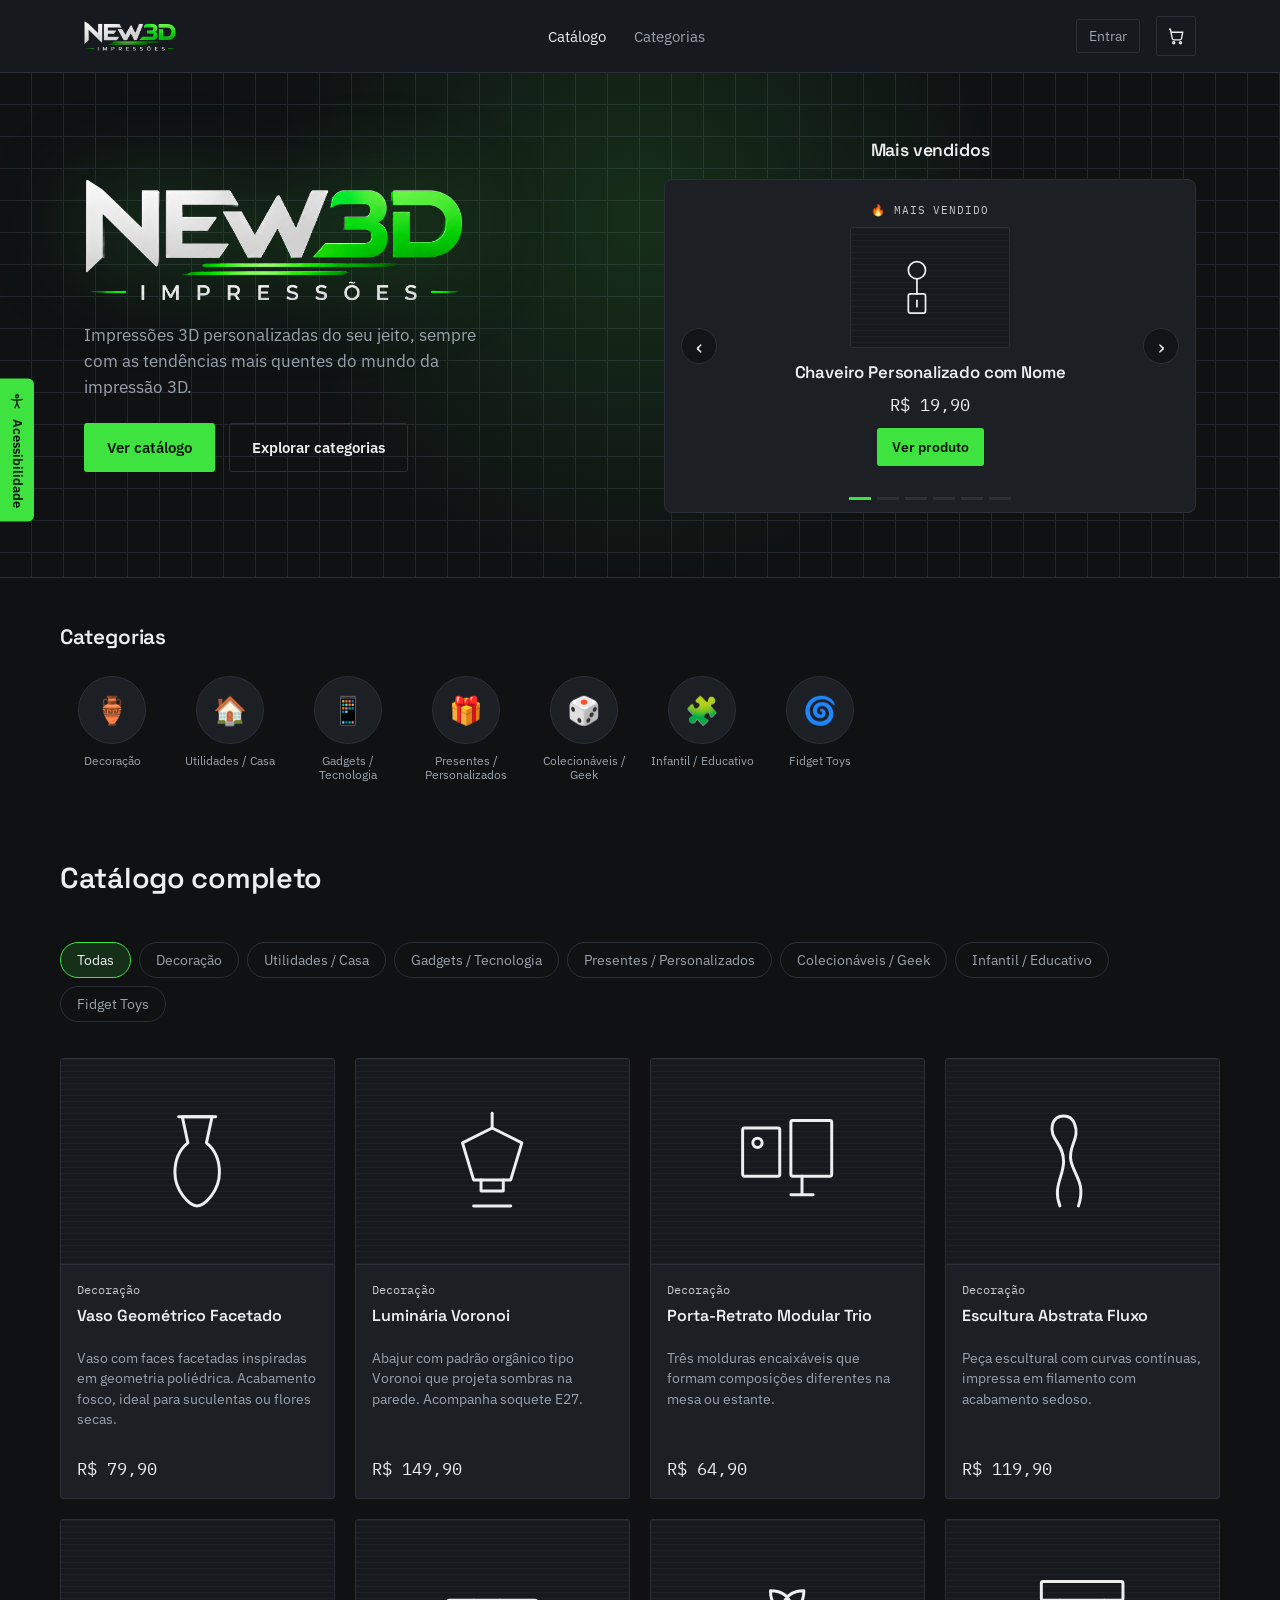
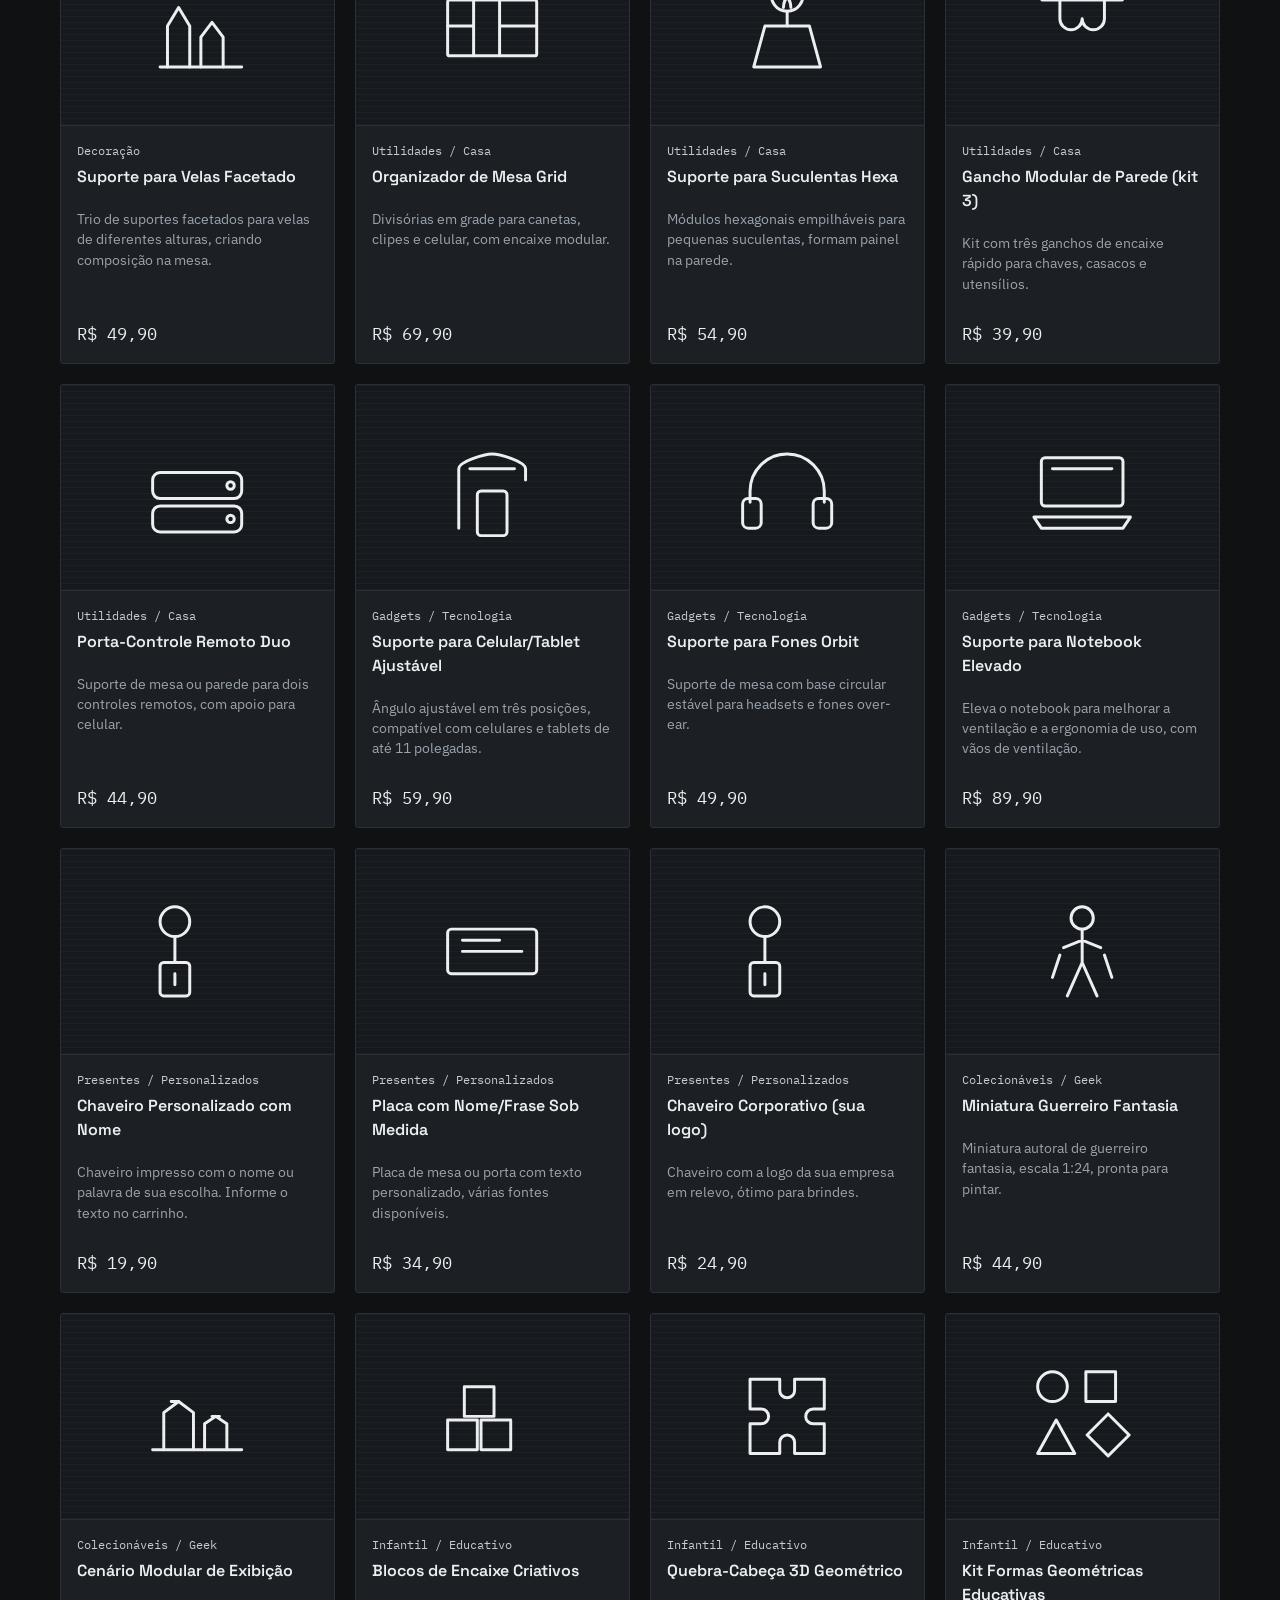
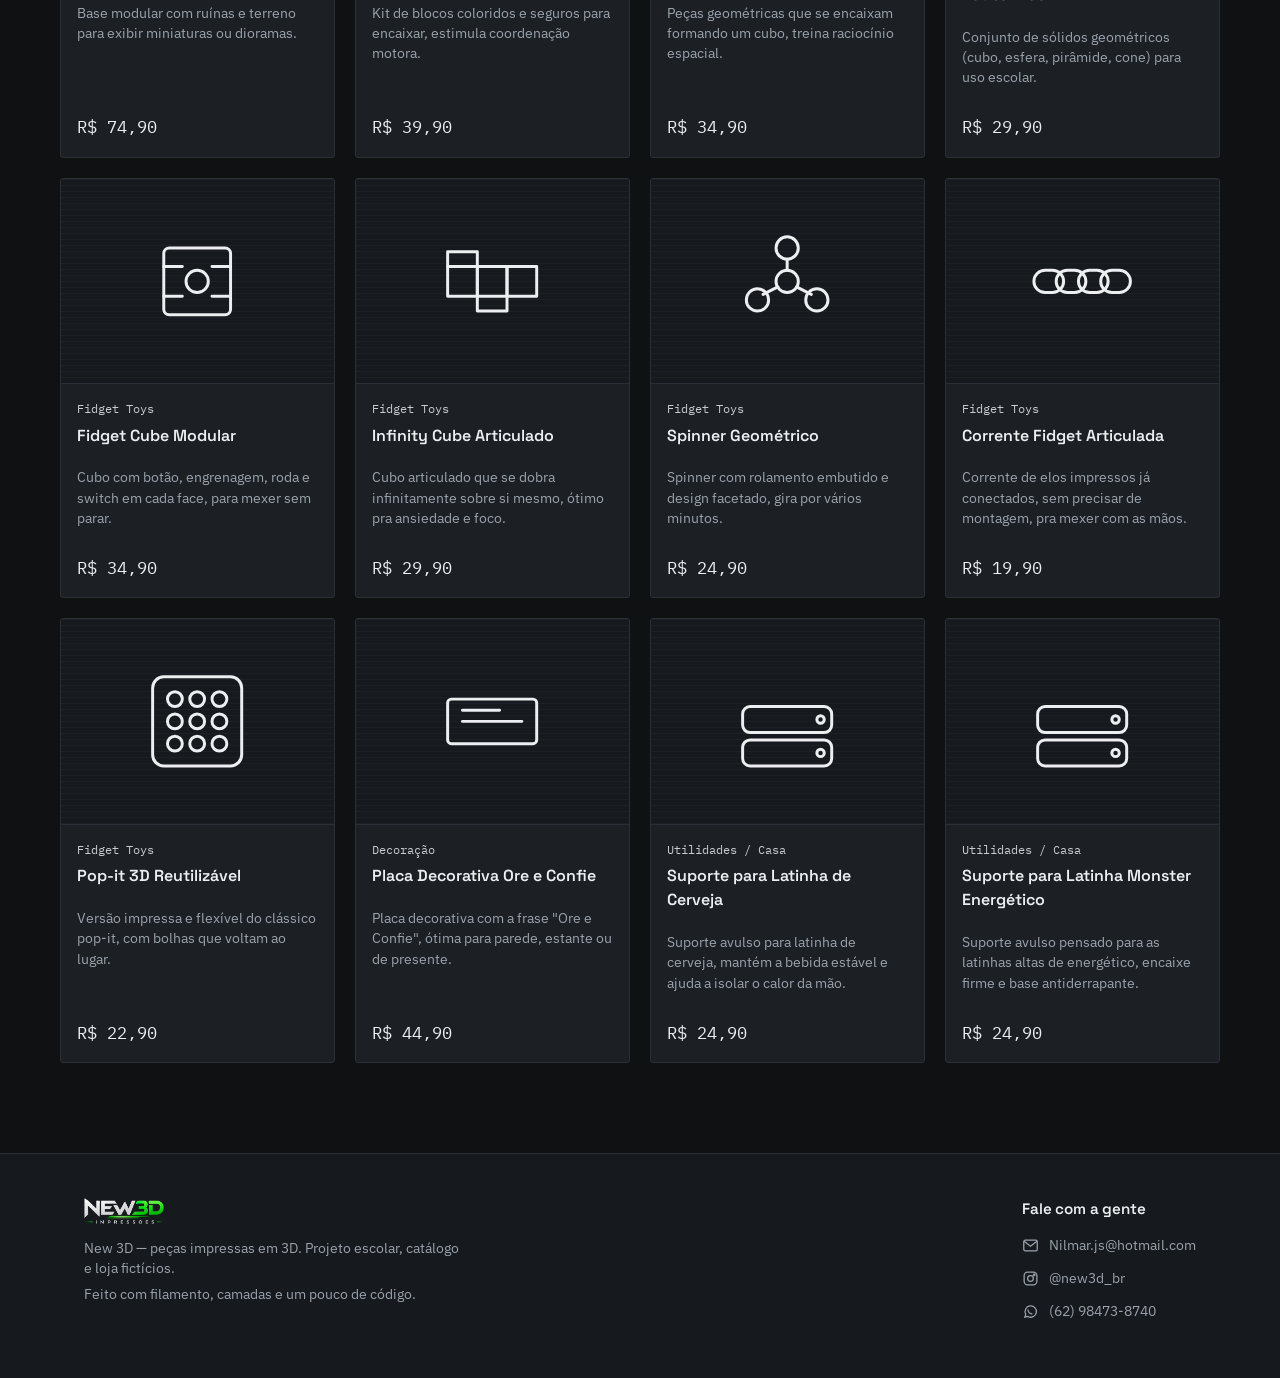
==== index.html @ 150ae4d3 "Add files via upload" ====
<!DOCTYPE html>
<html lang="pt-BR">
<head>
<meta charset="UTF-8">
<meta name="viewport" content="width=device-width, initial-scale=1.0">
<title>New 3D — Peças impressas em 3D</title>
<link rel="stylesheet" href="css/style.css">
<link rel="icon" type="image/png" href="img/favicon.png">
</head>
<body>

<div id="a11y-root"></div>
<header class="site-header" id="header"></header>

<section class="hero-banner blueprint-bg">
  <div class="container hero-banner-grid">
    <div class="hero-banner-left">
      <img src="img/logo-wordmark.png" alt="New 3D Impressões" class="hero-logo-mark">
      <p class="lead">Impressões 3D personalizadas do seu jeito, sempre com as tendências mais quentes do mundo da impressão 3D.</p>
      <div class="hero-actions">
        <a href="#catalogo" class="btn btn-primary">Ver catálogo</a>
        <a href="#categorias" class="btn btn-outline">Explorar categorias</a>
      </div>
    </div>
    <div class="hero-banner-right">
      <h2 class="promo-title">Mais vendidos</h2>
      <div class="promo-carousel" id="promoCarousel" style="position:relative;">
        <div class="promo-track" id="promoTrack"></div>
        <button class="promo-arrow promo-arrow-prev" id="promoPrev" aria-label="Anterior">&#8249;</button>
        <button class="promo-arrow promo-arrow-next" id="promoNext" aria-label="Próximo">&#8250;</button>
        <div class="promo-dots" id="promoDots"></div>
      </div>
    </div>
  </div>
</section>

<section class="category-strip container" id="categorias">
  <h2>Categorias</h2>
  <div class="category-row" id="categoryRow"></div>
</section>

<section class="catalog-section container" id="catalogo">
  <div class="catalog-head">
    <h2>Catálogo completo</h2>
  </div>
  <div class="filter-bar" id="filterBar"></div>
  <div class="product-grid" id="productGrid"></div>
</section>

<footer class="site-footer" id="footer"></footer>

<script src="js/data.js"></script>
<script src="js/icons.js"></script>
<script src="js/media.js"></script>
<script src="js/auth.js"></script>
<script src="js/cart.js"></script>
<script src="js/accessibility.js"></script>
<script src="js/main.js"></script>
<script>
  let categoriaAtiva = "todas";

  function renderFiltros() {
    const bar = document.getElementById("filterBar");
    const chips = [{ slug: "todas", nome: "Todas" }, ...CATEGORIAS];
    bar.innerHTML = chips
      .map(
        (c) =>
          `<button class="filter-chip ${categoriaAtiva === c.slug ? "active" : ""}" data-slug="${c.slug}">${c.nome}</button>`
      )
      .join("");
    bar.querySelectorAll(".filter-chip").forEach((btn) => {
      btn.addEventListener("click", () => {
        categoriaAtiva = btn.dataset.slug;
        renderFiltros();
        renderCategoryRow();
        renderGrid();
      });
    });
  }

  function renderGrid() {
    const grid = document.getElementById("productGrid");
    const lista = categoriaAtiva === "todas" ? PRODUTOS : PRODUTOS.filter((p) => p.categoria === categoriaAtiva);
    grid.innerHTML = lista
      .map(
        (p) => `
      <a class="product-card" href="produto.html?id=${p.id}">
        <div class="card-thumb">
          <span class="card-mat-chip">${p.material}</span>
          ${productMediaHTML(p, { size: "card" })}
        </div>
        <div class="card-body">
          <span class="card-cat">${getNomeCategoria(p.categoria)}</span>
          <span class="card-name">${p.nome}</span>
          <p class="card-desc">${p.descricao}</p>
          <div class="card-foot">
            <span class="card-price">${formatBRL(p.preco)}</span>
          </div>
        </div>
      </a>`
      )
      .join("");
    initMediaCarousels(grid);
  }

  const DESTAQUE_IDS = [13, 22, 26, 1, 27, 28]; // chaveiro, cubo infinito, ore e confie, vaso, latinha cerveja, latinha monster
  const PROMOS = DESTAQUE_IDS.map((id) => getProdutoPorId(id)).filter(Boolean);
  let promoIdx = 0;
  let promoTimer = null;

  function renderPromo() {
    document.getElementById("promoTrack").innerHTML = PROMOS.map(
      (p) => `
      <div class="promo-slide">
        <div class="promo-eyebrow">🔥 Mais vendido</div>
        <a href="produto.html?id=${p.id}" class="promo-media">${productMediaHTML(p, { size: "card" })}</a>
        <h3>${p.nome}</h3>
        <div class="promo-price">${formatBRL(p.preco)}</div>
        <a href="produto.html?id=${p.id}" class="btn btn-primary btn-sm">Ver produto</a>
      </div>`
    ).join("");
    initMediaCarousels(document.getElementById("promoTrack"));
    document.getElementById("promoDots").innerHTML = PROMOS.map(
      (_, i) => `<button type="button" class="promo-dot${i === 0 ? " is-active" : ""}" data-idx="${i}" aria-label="Slide ${i + 1}"></button>`
    ).join("");
    goToPromo(0);
    document.querySelectorAll(".promo-dot").forEach((dot) => {
      dot.addEventListener("click", () => goToPromo(Number(dot.dataset.idx)));
    });
    document.getElementById("promoPrev").addEventListener("click", () => goToPromo((promoIdx - 1 + PROMOS.length) % PROMOS.length));
    document.getElementById("promoNext").addEventListener("click", () => goToPromo((promoIdx + 1) % PROMOS.length));
    restartPromoAutoplay();
  }

  function goToPromo(idx) {
    promoIdx = idx;
    document.getElementById("promoTrack").style.transform = `translateX(-${idx * 100}%)`;
    document.querySelectorAll(".promo-dot").forEach((d, i) => d.classList.toggle("is-active", i === idx));
  }

  function restartPromoAutoplay() {
    clearInterval(promoTimer);
    promoTimer = setInterval(() => goToPromo((promoIdx + 1) % PROMOS.length), 4500);
  }

  const CATEGORIA_ICONES = {
    decoracao: "🏺", casa: "🏠", gadgets: "📱", personalizados: "🎁",
    geek: "🎲", infantil: "🧩", fidget: "🌀",
  };

  function renderCategoryRow() {
    const row = document.getElementById("categoryRow");
    row.innerHTML = CATEGORIAS.map(
      (c) => `
      <button type="button" class="category-item${categoriaAtiva === c.slug ? " active" : ""}" data-slug="${c.slug}">
        <span class="category-circle">${CATEGORIA_ICONES[c.slug] || "🔧"}</span>
        <span class="cat-label">${c.nome}</span>
      </button>`
    ).join("");
    row.querySelectorAll(".category-item").forEach((btn) => {
      btn.addEventListener("click", () => {
        categoriaAtiva = btn.dataset.slug;
        renderFiltros();
        renderCategoryRow();
        renderGrid();
        document.getElementById("catalogo").scrollIntoView({ behavior: "smooth", block: "start" });
      });
    });
  }

  initPage("catalogo");
  renderPromo();
  renderCategoryRow();
  renderFiltros();
  renderGrid();
</script>
</body>
</html>
---- css/style.css ----
@import url('https://fonts.googleapis.com/css2?family=Space+Grotesk:wght@500;600;700&family=IBM+Plex+Sans:wght@400;500;600&family=IBM+Plex+Mono:wght@400;500&display=swap');

:root {
  --bg: #0f1113;
  --bg-elevated: #16191d;
  --bg-card: #1c2025;
  --border: #2b3038;
  --border-soft: #22262c;
  --text: #eceef0;
  --text-muted: #9aa3ad;
  --accent: #3fe33f;
  --accent-glow: #7dff6a;
  --accent-soft: rgba(63, 227, 63, 0.14);
  --accent-2: #c7ccd2;
  --success: #3fe33f;
  --danger: #ff6a6a;
  --radius: 3px;
  --font-display: 'Space Grotesk', sans-serif;
  --font-body: 'IBM Plex Sans', sans-serif;
  --font-mono: 'IBM Plex Mono', monospace;
}

* { box-sizing: border-box; }

html { scroll-behavior: smooth; }

body {
  margin: 0;
  background: var(--bg);
  color: var(--text);
  font-family: var(--font-body);
  font-size: 16px;
  line-height: 1.5;
  min-height: 100vh;
  display: flex;
  flex-direction: column;
}

h1, h2, h3, h4 { font-family: var(--font-display); margin: 0 0 0.5em; font-weight: 600; letter-spacing: -0.01em; }

a { color: inherit; }

img, svg { max-width: 100%; display: block; }

button, input, select, textarea { font-family: inherit; font-size: 1rem; color: inherit; }

.container { width: 100%; max-width: 1160px; margin: 0 auto; padding: 0 24px; }

/* Fundo com grade de blueprint, usado em heros e páginas de autenticação */
.blueprint-bg {
  background-image:
    linear-gradient(var(--border-soft) 1px, transparent 1px),
    linear-gradient(90deg, var(--border-soft) 1px, transparent 1px);
  background-size: 32px 32px;
  background-position: -1px -1px;
}

/* ---------- Header ---------- */
.site-header {
  border-bottom: 1px solid var(--border);
  background: var(--bg-elevated);
  position: sticky;
  top: 0;
  z-index: 40;
}

.site-header .container {
  display: flex;
  align-items: center;
  justify-content: space-between;
  height: 72px;
  gap: 24px;
}

.logo {
  display: flex;
  align-items: center;
  gap: 10px;
  font-family: var(--font-display);
  font-weight: 700;
  font-size: 1.15rem;
  text-decoration: none;
  white-space: nowrap;
}

.logo .logo-img { height: 30px; width: auto; display: block; }

.main-nav { display: flex; align-items: center; gap: 28px; }

.main-nav a {
  text-decoration: none;
  color: var(--text-muted);
  font-size: 0.95rem;
  transition: color .15s ease;
}
.main-nav a:hover, .main-nav a.active { color: var(--text); }

.header-actions { display: flex; align-items: center; gap: 16px; }

.icon-btn {
  position: relative;
  display: grid; place-items: center;
  width: 40px; height: 40px;
  border-radius: var(--radius);
  border: 1px solid var(--border);
  background: transparent;
  cursor: pointer;
  text-decoration: none;
}
.icon-btn:hover { border-color: var(--accent); }
.icon-btn svg { width: 18px; height: 18px; }

.cart-count {
  position: absolute;
  top: -6px; right: -6px;
  background: var(--accent);
  color: #08170a;
  font-family: var(--font-mono);
  font-size: 0.65rem;
  font-weight: 600;
  min-width: 17px; height: 17px;
  border-radius: 9px;
  display: grid; place-items: center;
  padding: 0 3px;
}

.user-chip {
  display: flex; align-items: center; gap: 8px;
  font-size: 0.85rem;
  color: var(--text-muted);
  text-decoration: none;
  border: 1px solid var(--border);
  padding: 6px 12px;
  border-radius: var(--radius);
}
.user-chip:hover { border-color: var(--accent-2); color: var(--text); }

/* ---------- Buttons ---------- */
.btn {
  display: inline-flex; align-items: center; justify-content: center; gap: 8px;
  padding: 12px 22px;
  border-radius: var(--radius);
  border: 1px solid transparent;
  font-weight: 600;
  font-size: 0.95rem;
  cursor: pointer;
  text-decoration: none;
  transition: transform .1s ease, background .15s ease, border-color .15s ease;
}
.btn:active { transform: translateY(1px); }
.btn-primary { background: var(--accent); color: #08170a; }
.btn-primary:hover { background: #7dff6a; }
.btn-outline { background: transparent; border-color: var(--border); color: var(--text); }
.btn-outline:hover { border-color: var(--accent-2); }
.btn-block { width: 100%; }
.btn-sm { padding: 8px 14px; font-size: 0.85rem; }
.btn[disabled] { opacity: .5; cursor: not-allowed; }

/* ---------- Hero ---------- */
.hero {
  padding: 88px 0 64px;
  border-bottom: 1px solid var(--border);
}
.hero .container { display: grid; grid-template-columns: 1.1fr 0.9fr; gap: 48px; align-items: center; }
.hero-eyebrow-line { width: 42px; height: 2px; background: var(--accent); margin-bottom: 18px; }
.hero h1 { font-size: clamp(2.1rem, 4vw, 3.1rem); line-height: 1.08; max-width: 14ch; }
.hero p.lead { color: var(--text-muted); font-size: 1.05rem; max-width: 46ch; margin: 18px 0 30px; }
.hero-actions { display: flex; gap: 14px; }

.hero-specs { display: flex; gap: 28px; margin-top: 40px; }
.hero-specs div { border-left: 2px solid var(--border); padding-left: 12px; }
.hero-specs .num { font-family: var(--font-mono); font-size: 1.4rem; color: var(--accent-2); }
.hero-specs .lbl { font-size: 0.8rem; color: var(--text-muted); }

.printer-art { position: relative; }

/* ---------- Hero banner de entrada (logo + carrossel lado a lado) ---------- */
.hero-banner {
  position: relative;
  padding: 64px 0;
  border-bottom: 1px solid var(--border);
  overflow: hidden;
}
.hero-banner::before {
  content: "";
  position: absolute;
  top: -40%; left: 15%;
  width: 900px; height: 700px;
  background: radial-gradient(circle, var(--accent-soft) 0%, transparent 65%);
  pointer-events: none;
}
.hero-banner-grid {
  position: relative;
  display: grid;
  grid-template-columns: 1fr 1fr;
  gap: 48px;
  align-items: center;
}
.hero-banner-left { display: flex; flex-direction: column; align-items: flex-start; gap: 20px; }
.hero-logo-mark { width: min(380px, 100%); height: auto; filter: drop-shadow(0 0 46px rgba(63,227,63,0.28)); }
.hero-banner p.lead { max-width: 42ch; margin: 0; color: var(--text-muted); font-size: 1.08rem; }
.hero-banner .hero-actions { margin-top: 4px; }

.hero-banner-right { min-width: 0; }

/* ---------- Carrossel promocional (estilo banner rotativo de marketplace) ---------- */
.promo-carousel {
  position: relative;
  overflow: hidden;
  background: var(--bg-card);
  border: 1px solid var(--border);
  border-radius: 8px;
  padding: 22px 12px 46px;
}
.promo-title { text-align: center; font-size: 1.1rem; margin-bottom: 16px; }
.promo-track {
  display: flex;
  transition: transform .5s ease;
}
.promo-slide {
  flex: 0 0 100%;
  display: flex;
  flex-direction: column;
  align-items: center;
  text-align: center;
  gap: 8px;
  padding: 0 8px;
}
.promo-eyebrow { font-family: var(--font-mono); font-size: 0.7rem; letter-spacing: 0.08em; text-transform: uppercase; color: var(--accent-2); }
.promo-slide h3 { font-size: 1.05rem; margin: 4px 0 0; }
.promo-price { font-family: var(--font-mono); font-size: 1.05rem; color: var(--text); margin-bottom: 2px; }
.promo-media { display: block; width: 160px; max-width: 50%; border-radius: var(--radius); overflow: hidden; border: 1px solid var(--border); }
.promo-media .media-carousel { aspect-ratio: 1; }

.promo-arrow {
  position: absolute; top: 50%; transform: translateY(-50%);
  width: 36px; height: 36px;
  border-radius: 50%;
  border: 1px solid var(--border);
  background: rgba(15,17,19,0.7);
  color: var(--text);
  font-size: 1.4rem;
  display: grid; place-items: center;
  cursor: pointer;
  z-index: 3;
}
.promo-arrow:hover { border-color: var(--accent); }
.promo-arrow-prev { left: 16px; }
.promo-arrow-next { right: 16px; }

.promo-dots { position: absolute; bottom: 12px; left: 0; right: 0; display: flex; justify-content: center; gap: 6px; }
.promo-dot { width: 22px; height: 3px; border: none; background: var(--border); cursor: pointer; padding: 0; }
.promo-dot.is-active { background: var(--accent); }

/* ---------- Faixa de categorias (estilo ícones de marketplace) ---------- */
.category-strip { padding: 44px 0 8px; }
.category-strip h2 { font-size: 1.3rem; margin-bottom: 18px; }
.category-row {
  display: flex;
  gap: 14px;
  overflow-x: auto;
  padding-bottom: 6px;
  scrollbar-width: thin;
}
.category-item {
  flex: 0 0 auto;
  display: flex;
  flex-direction: column;
  align-items: center;
  gap: 10px;
  width: 104px;
  background: none;
  border: none;
  color: var(--text-muted);
  cursor: pointer;
  padding: 4px 0;
}
.category-circle {
  width: 68px; height: 68px;
  border-radius: 50%;
  background: var(--bg-card);
  border: 1px solid var(--border);
  display: grid; place-items: center;
  font-size: 1.7rem;
  transition: border-color .15s ease, transform .15s ease;
}
.category-item:hover .category-circle,
.category-item.active .category-circle { border-color: var(--accent); transform: translateY(-2px); }
.category-item span.cat-label { font-size: 0.76rem; text-align: center; line-height: 1.2; }
.category-item.active span.cat-label { color: var(--text); }

/* ---------- Category filter bar ---------- */
.catalog-section { padding: 56px 0 90px; }
.catalog-head { display: flex; align-items: flex-end; justify-content: space-between; margin-bottom: 28px; flex-wrap: wrap; gap: 16px; }
.catalog-head h2 { font-size: 1.8rem; }

.filter-bar { display: flex; flex-wrap: wrap; gap: 8px; margin-bottom: 36px; }
.filter-chip {
  border: 1px solid var(--border);
  background: transparent;
  color: var(--text-muted);
  padding: 8px 16px;
  border-radius: 999px;
  font-size: 0.85rem;
  cursor: pointer;
}
.filter-chip.active { border-color: var(--accent); color: var(--text); background: var(--accent-soft); }
.filter-chip:hover { color: var(--text); }

/* ---------- Product grid & card ---------- */
.product-grid {
  display: grid;
  grid-template-columns: repeat(auto-fill, minmax(240px, 1fr));
  gap: 20px;
}

.product-card {
  background: var(--bg-card);
  border: 1px solid var(--border);
  border-radius: var(--radius);
  overflow: hidden;
  text-decoration: none;
  color: var(--text);
  display: flex;
  flex-direction: column;
  transition: border-color .15s ease, transform .15s ease;
}
.product-card:hover { border-color: var(--accent); transform: translateY(-2px); }

.card-thumb {
  position: relative;
  border-bottom: 1px solid var(--border);
}

/* ---------- Carrossel de mídia dos produtos (fotos reais ou ícone fallback) ---------- */
.media-carousel {
  position: relative;
  overflow: hidden;
  background:
    repeating-linear-gradient(180deg, rgba(255,255,255,0.03) 0px, rgba(255,255,255,0.03) 1px, transparent 1px, transparent 6px),
    var(--bg-elevated);
}
.media-carousel[data-size="card"] { aspect-ratio: 4 / 3; display: grid; place-items: center; }
.media-carousel[data-size="detail"] { aspect-ratio: 1; border: 1px solid var(--border); border-radius: var(--radius); }

.media-carousel.media-fallback { display: grid; place-items: center; }
.media-carousel.media-fallback svg { width: 58%; height: 58%; }
.media-carousel[data-size="detail"].media-fallback svg { width: 55%; height: 55%; }

.media-track { position: relative; width: 100%; height: 100%; }
.media-slide {
  position: absolute; inset: 0;
  width: 100%; height: 100%;
  object-fit: cover;
  opacity: 0;
  transition: opacity .35s ease;
}
.media-slide.is-active { opacity: 1; }

.media-dots {
  position: absolute;
  left: 0; right: 0; bottom: 10px;
  display: flex; justify-content: center; gap: 6px;
  z-index: 3;
}
.media-dot {
  width: 6px; height: 6px;
  border-radius: 50%;
  border: none;
  padding: 0;
  background: rgba(255,255,255,0.35);
  cursor: pointer;
  transition: background .15s ease, transform .15s ease;
}
.media-dot.is-active { background: var(--accent); transform: scale(1.3); }
.media-carousel[data-size="detail"] .media-dot { width: 8px; height: 8px; }

.media-arrow {
  position: absolute;
  top: 50%; transform: translateY(-50%);
  width: 34px; height: 34px;
  display: grid; place-items: center;
  border-radius: 50%;
  border: 1px solid var(--border);
  background: rgba(15,17,19,0.65);
  color: var(--text);
  font-size: 1.3rem;
  line-height: 1;
  cursor: pointer;
  z-index: 3;
  opacity: 0;
  transition: opacity .15s ease, border-color .15s ease;
}
.media-carousel:hover .media-arrow { opacity: 1; }
.media-arrow:hover { border-color: var(--accent); }
.media-arrow-prev { left: 10px; }
.media-arrow-next { right: 10px; }

.card-mat-chip {
  position: absolute;
  top: 10px; left: 10px;
  font-family: var(--font-mono);
  font-size: 0.65rem;
  color: var(--text-muted);
  background: rgba(15,17,19,0.75);
  border: 1px solid var(--border);
  padding: 3px 7px;
  border-radius: 2px;
}

.card-body { padding: 16px; display: flex; flex-direction: column; gap: 6px; flex: 1; }
.card-cat { font-size: 0.72rem; color: var(--accent-2); font-family: var(--font-mono); }
.card-name { font-size: 1rem; font-weight: 600; font-family: var(--font-display); }
.card-desc { font-size: 0.85rem; color: var(--text-muted); flex: 1; }
.card-foot { display: flex; align-items: center; justify-content: space-between; margin-top: 8px; }
.card-price { font-family: var(--font-mono); font-size: 1.05rem; color: var(--text); }

/* ---------- Product detail ---------- */
.product-detail { padding: 56px 0 100px; }
.breadcrumb { font-size: 0.85rem; color: var(--text-muted); margin-bottom: 28px; }
.breadcrumb a { color: var(--text-muted); text-decoration: none; }
.breadcrumb a:hover { color: var(--accent-2); }

.detail-grid { display: grid; grid-template-columns: 1fr 1fr; gap: 56px; }


.detail-info .card-cat { font-size: 0.8rem; }
.detail-info h1 { font-size: 2rem; margin: 8px 0 16px; }
.detail-price { font-family: var(--font-mono); font-size: 1.6rem; margin-bottom: 20px; }
.detail-desc { color: var(--text-muted); margin-bottom: 24px; max-width: 52ch; }

.spec-table { width: 100%; border-collapse: collapse; margin-bottom: 28px; font-size: 0.9rem; }
.spec-table td { padding: 9px 0; border-bottom: 1px solid var(--border-soft); }

/* ---------- Widget de cálculo de frete (fictício) ---------- */
.frete-widget {
  border: 1px solid var(--border);
  border-radius: var(--radius);
  padding: 16px;
  margin-bottom: 24px;
  background: var(--bg-card);
}
.frete-widget label { display: block; font-size: 0.9rem; font-weight: 600; margin-bottom: 10px; }
.frete-row { display: flex; gap: 10px; }
.frete-row input {
  flex: 1;
  padding: 10px 12px;
  background: var(--bg-elevated);
  border: 1px solid var(--border);
  border-radius: var(--radius);
  color: var(--text);
}
.frete-row input:focus { outline: none; border-color: var(--accent-2); }
.frete-result { margin-top: 14px; }
.frete-option { display: flex; justify-content: space-between; align-items: center; font-size: 0.92rem; }
.frete-option strong { font-family: var(--font-mono); color: var(--accent); }
.frete-prazo { color: var(--text-muted); font-size: 0.82rem; margin: 4px 0 0; }
.frete-erro { color: var(--danger); font-size: 0.85rem; margin: 0; }
.frete-link { display: inline-block; margin-top: 10px; font-size: 0.78rem; color: var(--text-muted); text-decoration: underline; }
.frete-link:hover { color: var(--accent-2); }
.spec-table td:first-child { color: var(--text-muted); width: 40%; }
.spec-table td:last-child { font-family: var(--font-mono); }

.qty-row { display: flex; align-items: center; gap: 16px; margin-bottom: 20px; }
.qty-control { display: flex; align-items: center; border: 1px solid var(--border); border-radius: var(--radius); }
.qty-control button { background: none; border: none; color: var(--text); width: 36px; height: 40px; cursor: pointer; font-size: 1.1rem; }
.qty-control input { width: 44px; text-align: center; background: none; border: none; border-left: 1px solid var(--border); border-right: 1px solid var(--border); height: 40px; }

.personalize-field { margin-bottom: 20px; }
.personalize-field label { display: block; font-size: 0.85rem; color: var(--text-muted); margin-bottom: 6px; }
.personalize-field input { width: 100%; max-width: 320px; padding: 10px 12px; background: var(--bg-card); border: 1px solid var(--border); border-radius: var(--radius); }

/* ---------- Forms (login/cadastro) ---------- */
.auth-section { padding: 72px 0; min-height: 60vh; display: flex; align-items: center; }
.auth-box {
  max-width: 400px; margin: 0 auto;
  background: var(--bg-card);
  border: 1px solid var(--border);
  border-radius: var(--radius);
  padding: 40px;
  width: 100%;
}
.auth-box .hero-eyebrow-line { margin-bottom: 14px; }
.auth-box h1 { font-size: 1.6rem; }
.auth-box p.sub { color: var(--text-muted); font-size: 0.9rem; margin: 4px 0 28px; }

.field { margin-bottom: 18px; }
.field-row { display: flex; gap: 14px; }
.field-row .field { flex: 1; }
.field label { display: block; font-size: 0.85rem; margin-bottom: 6px; color: var(--text-muted); }
.field input {
  width: 100%; padding: 12px 14px;
  background: var(--bg-elevated);
  border: 1px solid var(--border);
  border-radius: var(--radius);
  color: var(--text);
}
.field input:focus { outline: none; border-color: var(--accent-2); }
.field-error { color: var(--danger); font-size: 0.8rem; margin-top: 6px; display: none; }
.form-msg { font-size: 0.85rem; padding: 10px 12px; border-radius: var(--radius); margin-bottom: 18px; display: none; }
.form-msg.show { display: block; }
.form-msg.error { background: rgba(255,106,106,0.1); color: var(--danger); border: 1px solid rgba(255,106,106,0.3); }
.form-msg.success { background: rgba(61,220,151,0.1); color: var(--success); border: 1px solid rgba(61,220,151,0.3); }

.auth-switch { text-align: center; margin-top: 22px; font-size: 0.85rem; color: var(--text-muted); }
.auth-switch a { color: var(--accent-2); text-decoration: none; }

/* ---------- Cart ---------- */
.cart-section { padding: 56px 0 100px; }
.cart-layout { display: grid; grid-template-columns: 1fr 340px; gap: 40px; align-items: start; }
.cart-item {
  display: grid; grid-template-columns: 72px 1fr auto auto; gap: 16px; align-items: center;
  padding: 18px 0; border-bottom: 1px solid var(--border-soft);
}
.cart-item .thumb-sm {
  width: 72px; height: 72px; border-radius: var(--radius);
  background: var(--bg-elevated); border: 1px solid var(--border);
  display: grid; place-items: center;
}
.cart-item .thumb-sm svg { width: 60%; height: 60%; }
.cart-item .name { font-weight: 600; font-family: var(--font-display); }
.cart-item .meta { font-size: 0.8rem; color: var(--text-muted); font-family: var(--font-mono); }
.cart-item .line-price { font-family: var(--font-mono); text-align: right; min-width: 84px; }
.remove-link { background: none; border: none; color: var(--text-muted); cursor: pointer; font-size: 0.8rem; text-decoration: underline; padding: 0; }
.remove-link:hover { color: var(--danger); }

.summary-box {
  background: var(--bg-card); border: 1px solid var(--border); border-radius: var(--radius); padding: 24px;
}
.summary-row { display: flex; justify-content: space-between; margin-bottom: 12px; font-size: 0.92rem; color: var(--text-muted); }
.summary-row.total { color: var(--text); font-size: 1.15rem; font-family: var(--font-mono); border-top: 1px solid var(--border); padding-top: 14px; margin-top: 4px; }

.empty-state { text-align: center; padding: 80px 20px; color: var(--text-muted); }
.empty-state svg { width: 56px; height: 56px; margin: 0 auto 20px; opacity: .5; }

/* ---------- Account / orders ---------- */
.account-section { padding: 56px 0 100px; }
.account-grid { display: grid; grid-template-columns: 260px 1fr; gap: 40px; }
.account-panel { background: var(--bg-card); border: 1px solid var(--border); border-radius: var(--radius); padding: 24px; height: fit-content; }
.account-panel .avatar { width: 48px; height: 48px; border-radius: 50%; background: var(--accent-soft); color: var(--accent); display: grid; place-items: center; font-family: var(--font-display); font-weight: 700; margin-bottom: 14px; }
.order-card { border: 1px solid var(--border); border-radius: var(--radius); padding: 18px 20px; margin-bottom: 14px; }
.order-card .order-head { display: flex; justify-content: space-between; font-family: var(--font-mono); font-size: 0.85rem; color: var(--text-muted); margin-bottom: 10px; }
.order-card .order-item { font-size: 0.9rem; display: flex; justify-content: space-between; padding: 4px 0; }
.order-card .order-payment { font-size: 0.78rem; color: var(--accent-2); margin-bottom: 8px; }

/* ---------- Footer ---------- */
.site-footer { border-top: 1px solid var(--border); margin-top: auto; padding: 44px 0; background: var(--bg-elevated); }
.footer-grid { display: flex; justify-content: space-between; flex-wrap: wrap; gap: 36px; }
.footer-about { max-width: 380px; }
.footer-logo { height: 26px; width: auto; margin-bottom: 14px; }
.footer-about p { color: var(--text-muted); font-size: 0.85rem; margin: 0 0 6px; }
.footer-contact h3 { font-size: 0.95rem; margin: 0 0 14px; }
.footer-contact-link {
  display: flex; align-items: center; gap: 10px;
  color: var(--text-muted);
  text-decoration: none;
  font-size: 0.88rem;
  margin-bottom: 12px;
  transition: color .15s ease;
}
.footer-contact-link svg { width: 17px; height: 17px; flex-shrink: 0; }
.footer-contact-link:hover { color: var(--accent); }

/* ---------- Toast ---------- */
.toast {
  position: fixed; bottom: 24px; left: 50%; transform: translateX(-50%) translateY(20px);
  background: var(--bg-card); border: 1px solid var(--accent); color: var(--text);
  padding: 14px 22px; border-radius: var(--radius); font-size: 0.9rem;
  opacity: 0; pointer-events: none; transition: opacity .2s ease, transform .2s ease;
  z-index: 200;
}
.toast.show { opacity: 1; transform: translateX(-50%) translateY(0); }

/* ================= Accessibility panel (estilo gov.br) ================= */
.a11y-tab {
  position: fixed; left: 0; top: 50%; transform: translateY(-50%);
  z-index: 100;
  background: var(--accent);
  color: #08170a;
  border: none;
  padding: 14px 8px;
  border-radius: 0 6px 6px 0;
  cursor: pointer;
  writing-mode: vertical-rl;
  text-orientation: mixed;
  font-weight: 600;
  font-size: 0.8rem;
  display: flex; align-items: center; gap: 8px;
}
.a11y-tab svg { width: 18px; height: 18px; writing-mode: horizontal-tb; }

.a11y-panel {
  position: fixed; top: 0; left: 0; bottom: 0;
  width: 320px; max-width: 86vw;
  background: var(--bg-elevated);
  border-right: 1px solid var(--border);
  z-index: 101;
  transform: translateX(-100%);
  transition: transform .25s ease;
  overflow-y: auto;
  padding: 24px;
}
.a11y-panel.open { transform: translateX(0); }

.a11y-panel-head { display: flex; justify-content: space-between; align-items: center; margin-bottom: 6px; }
.a11y-panel-head h2 { font-size: 1.1rem; margin: 0; }
.a11y-panel-head button { background: none; border: none; color: var(--text-muted); font-size: 1.3rem; cursor: pointer; line-height: 1; }
.a11y-panel p.desc { color: var(--text-muted); font-size: 0.82rem; margin: 0 0 22px; }

.a11y-group { margin-bottom: 22px; }
.a11y-group h3 { font-size: 0.75rem; text-transform: none; color: var(--text-muted); margin: 0 0 10px; font-family: var(--font-mono); }
.a11y-option {
  display: flex; align-items: center; justify-content: space-between; gap: 10px;
  width: 100%; text-align: left;
  padding: 10px 12px; margin-bottom: 8px;
  background: var(--bg-card); border: 1px solid var(--border); border-radius: var(--radius);
  color: var(--text); cursor: pointer; font-size: 0.88rem;
}
.a11y-option[aria-pressed="true"] { border-color: var(--accent); background: var(--accent-soft); }
.a11y-option .chk { width: 16px; height: 16px; border: 1px solid var(--border); border-radius: 3px; flex-shrink: 0; }
.a11y-option[aria-pressed="true"] .chk { background: var(--accent); border-color: var(--accent); }

.a11y-overlay {
  position: fixed; inset: 0; background: rgba(0,0,0,0.5); z-index: 99;
  opacity: 0; pointer-events: none; transition: opacity .2s ease;
}
.a11y-overlay.open { opacity: 1; pointer-events: auto; }

/* ---- Estados de acessibilidade aplicados ao <html> ---- */
/* O tamanho de fonte precisa ser aplicado no <html>, não no <body>: quase todo o site
   usa unidades "rem", que sempre se baseiam no font-size da raiz do documento. */
html.a11y-font-plus1 { font-size: 18px; }
html.a11y-font-plus2 { font-size: 20px; }

html.a11y-contrast body { background: #000; color: #fff; }
html.a11y-contrast .site-header,
html.a11y-contrast .site-footer,
html.a11y-contrast .product-card,
html.a11y-contrast .summary-box,
html.a11y-contrast .auth-box,
html.a11y-contrast .a11y-panel,
html.a11y-contrast .media-carousel,
html.a11y-contrast .order-card,
html.a11y-contrast .account-panel { background: #000 !important; border-color: #ffd600 !important; }
html.a11y-contrast .card-desc,
html.a11y-contrast .text-muted,
html.a11y-contrast .card-cat,
html.a11y-contrast p.lead,
html.a11y-contrast .hero-specs .lbl { color: #ffd600 !important; }
html.a11y-contrast a,
html.a11y-contrast .btn-primary { color: #ffd600 !important; }
html.a11y-contrast .btn-primary { background: #000 !important; border: 1px solid #ffd600 !important; }

html.a11y-grayscale { filter: grayscale(1); }

html.a11y-underline a { text-decoration: underline !important; }

html.a11y-readable body,
html.a11y-readable input,
html.a11y-readable button { font-family: Arial, Helvetica, sans-serif !important; letter-spacing: 0.02em; }
html.a11y-readable h1, html.a11y-readable h2, html.a11y-readable h3, html.a11y-readable .logo, html.a11y-readable .card-name { font-family: Arial, Helvetica, sans-serif !important; }

:focus-visible { outline: 2px solid var(--accent-2); outline-offset: 2px; }

/* ---------- Pagamento (Pix / cartão fictícios) ---------- */
.payment-overlay {
  position: fixed; inset: 0;
  background: rgba(8,9,10,0.72);
  display: grid; place-items: center;
  z-index: 200;
  padding: 20px;
}
.payment-modal {
  background: var(--bg-elevated);
  border: 1px solid var(--border);
  border-radius: 6px;
  width: 100%; max-width: 420px;
  padding: 24px;
  max-height: 90vh;
  overflow-y: auto;
}
.payment-head { display: flex; align-items: center; justify-content: space-between; margin-bottom: 6px; }
.payment-head h3 { margin: 0; font-size: 1.15rem; }
.payment-close { background: none; border: none; color: var(--text-muted); font-size: 1.5rem; line-height: 1; cursor: pointer; }
.payment-total { color: var(--text-muted); font-size: 0.92rem; margin-bottom: 18px; }
.payment-total strong { color: var(--text); font-family: var(--font-mono); }

.payment-tabs { display: flex; gap: 8px; margin-bottom: 20px; border-bottom: 1px solid var(--border); }
.payment-tab {
  flex: 1;
  background: none; border: none;
  color: var(--text-muted);
  padding: 10px 0;
  font-weight: 600;
  cursor: pointer;
  border-bottom: 2px solid transparent;
}
.payment-tab.is-active { color: var(--text); border-color: var(--accent); }

.pix-box { display: flex; flex-direction: column; align-items: center; gap: 12px; margin-bottom: 18px; }
.fake-qr-wrap { width: 160px; height: 160px; padding: 10px; background: #eceef0; border-radius: 4px; }
.fake-qr { width: 100%; height: 100%; }
.pix-hint { text-align: center; color: var(--text-muted); font-size: 0.85rem; margin: 0; }
.pix-key-row { display: flex; align-items: center; gap: 10px; background: var(--bg-card); border: 1px solid var(--border); border-radius: var(--radius); padding: 8px 10px; width: 100%; }
.pix-key-row code { flex: 1; font-family: var(--font-mono); font-size: 0.9rem; }

.payment-note { color: var(--text-muted); font-size: 0.76rem; text-align: center; margin: 12px 0 0; }

/* ---------- Responsive ---------- */
@media (max-width: 860px) {
  .hero .container { grid-template-columns: 1fr; }
  .printer-art { order: -1; max-width: 260px; margin: 0 auto; }
  .detail-grid { grid-template-columns: 1fr; }
  .cart-layout { grid-template-columns: 1fr; }
  .account-grid { grid-template-columns: 1fr; }
  .main-nav { display: none; }
  .hero-banner { padding: 40px 0; }
  .hero-banner-grid { grid-template-columns: 1fr; gap: 32px; }
  .hero-banner-left { align-items: center; text-align: center; }
  .hero-banner-left .hero-actions { justify-content: center; }
  .hero-logo-mark { width: min(320px, 70vw); margin: 0 auto; }
  .hero-specs { flex-wrap: wrap; row-gap: 16px; }
  .footer-grid { flex-direction: column; }
}
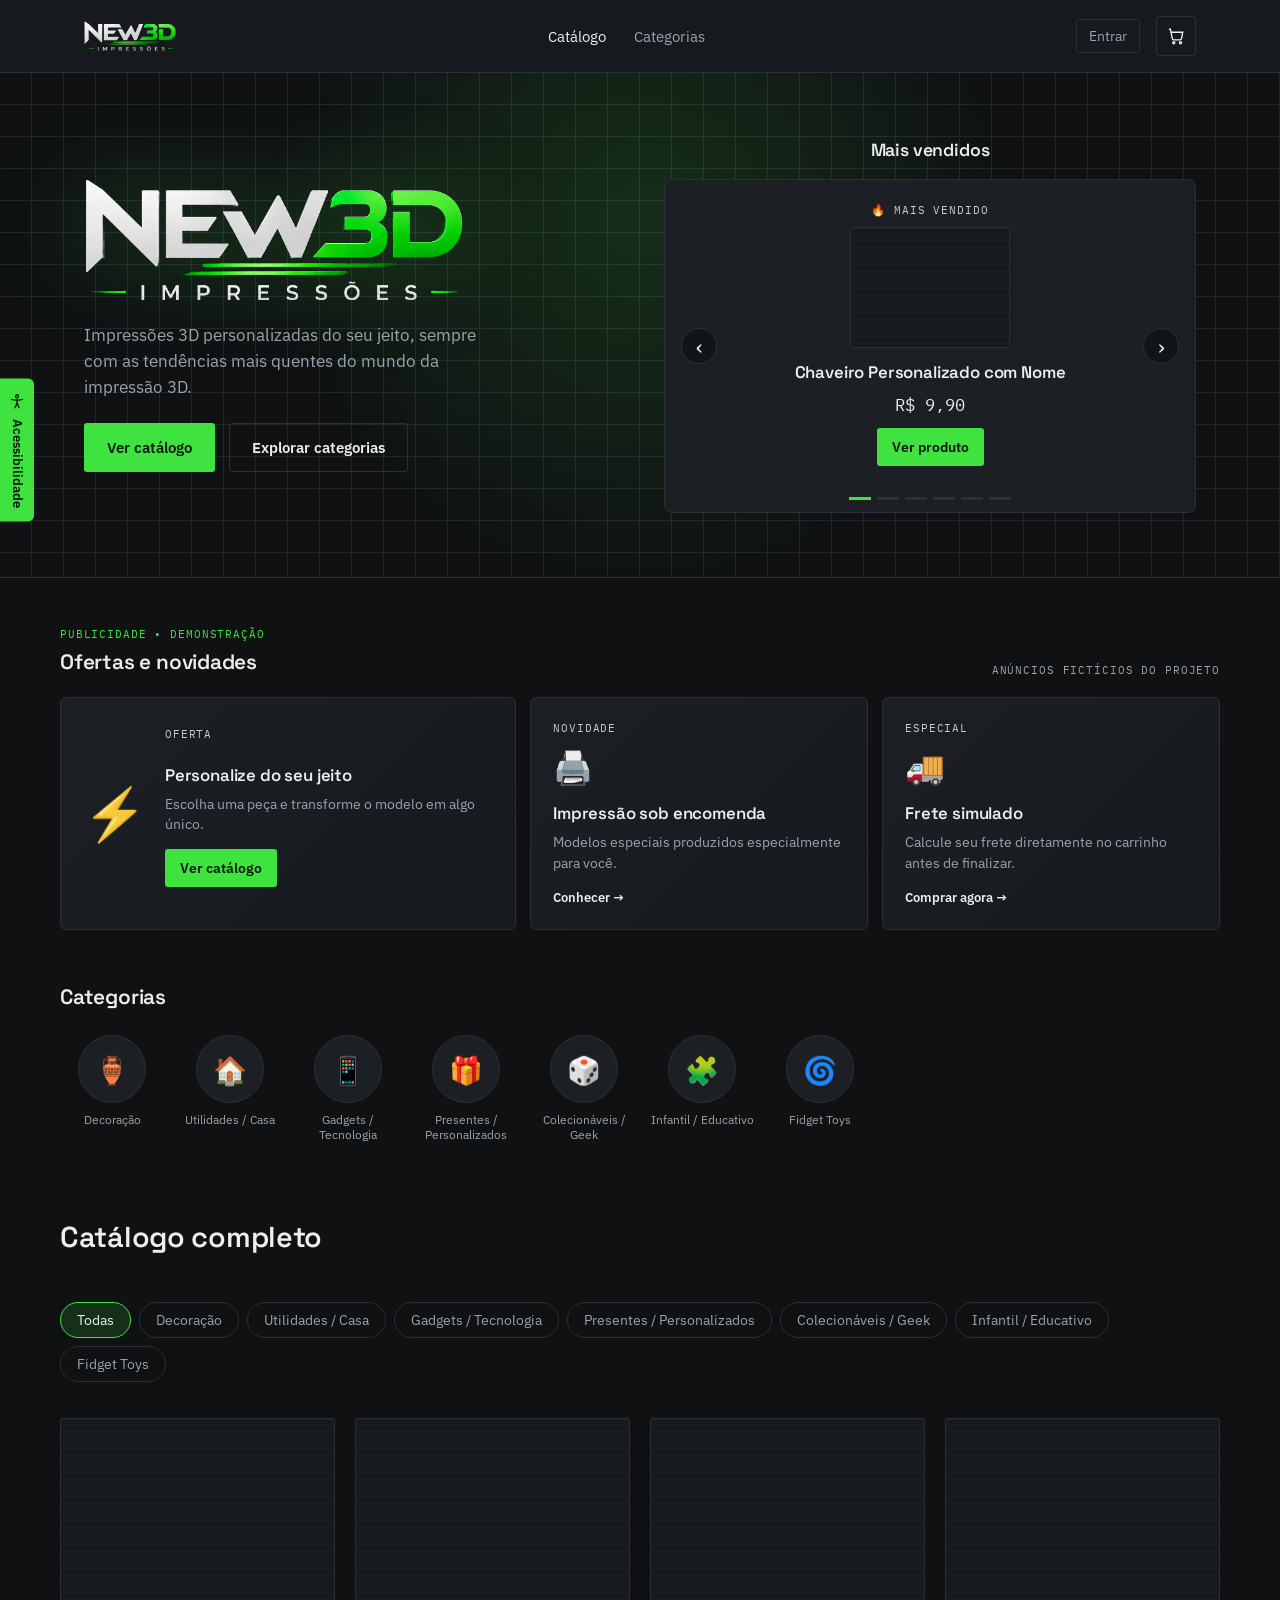
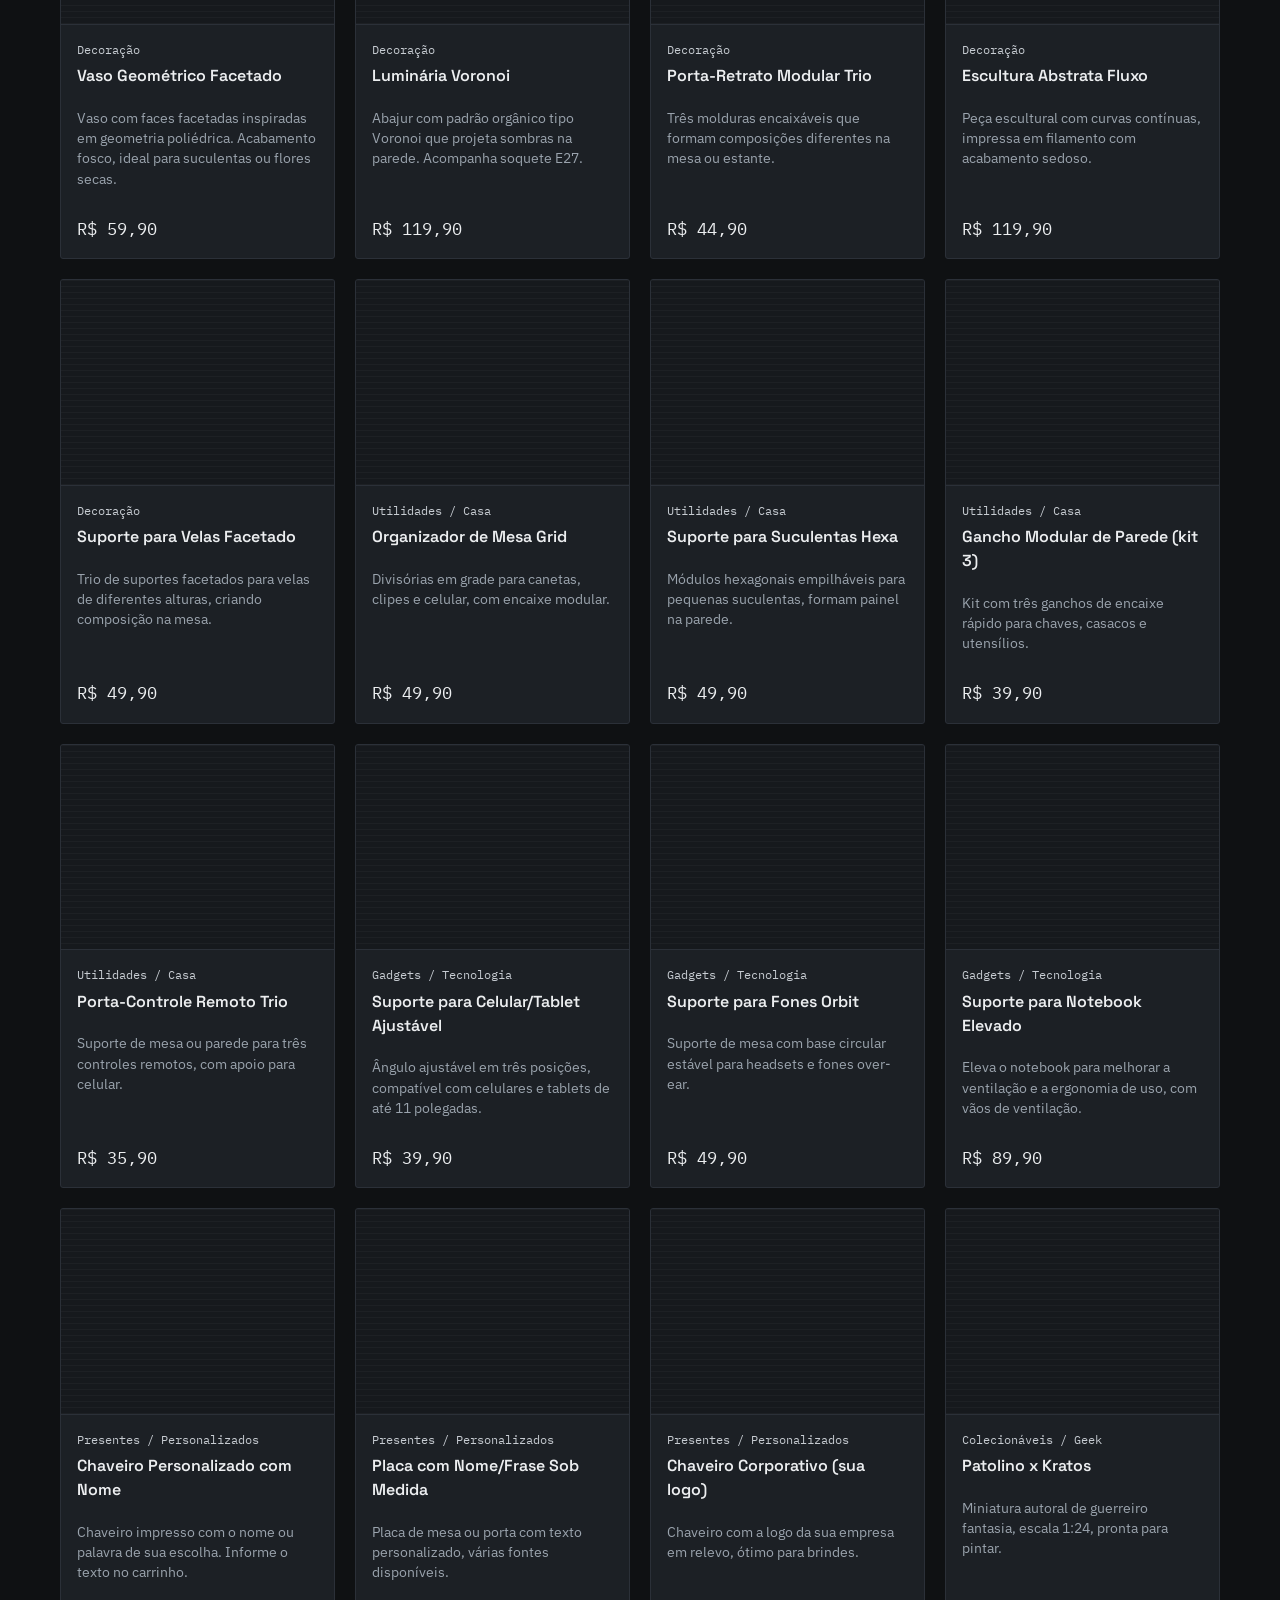
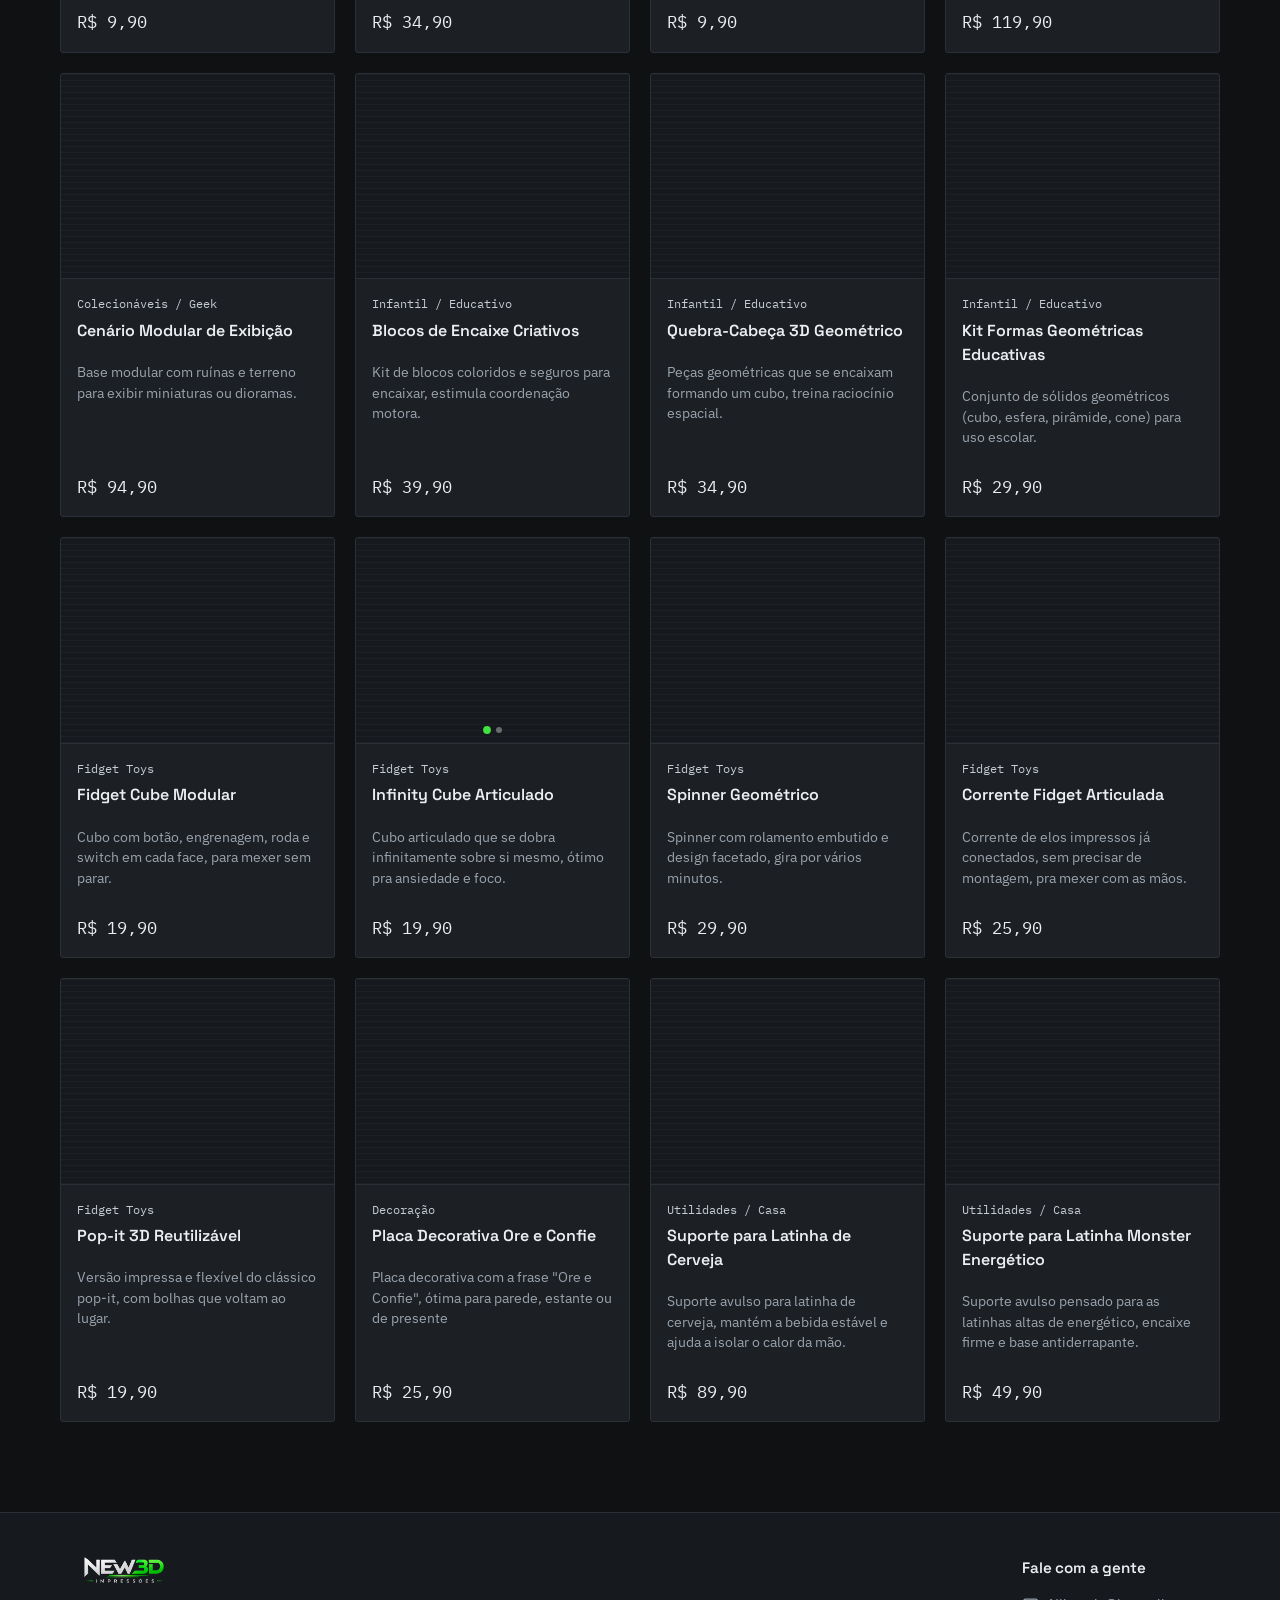
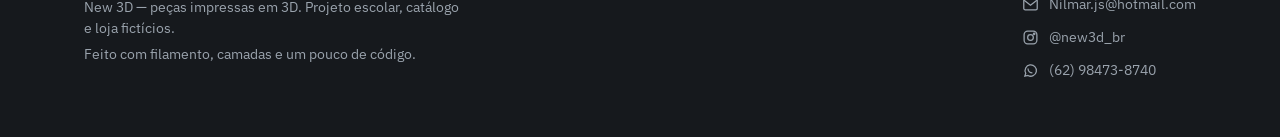
==== commit efedf1ef: "Add promotional ads section to index.html Added a new ads section with promotional offers and produc" ====
--- a/index.html
+++ b/index.html
@@ -31,6 +31,41 @@
         <div class="promo-dots" id="promoDots"></div>
       </div>
     </div>
+  </div>
+</section>
+
+<section class="ads-section container" aria-label="Anúncios promocionais">
+  <div class="ads-head">
+    <div>
+      <span class="ads-kicker">PUBLICIDADE • DEMONSTRAÇÃO</span>
+      <h2>Ofertas e novidades</h2>
+    </div>
+    <span class="ads-note">Anúncios fictícios do projeto</span>
+  </div>
+  <div class="ads-grid">
+    <article class="ad-card ad-card-main">
+      <span class="ad-badge">OFERTA</span>
+      <div class="ad-icon">⚡</div>
+      <div>
+        <h3>Personalize do seu jeito</h3>
+        <p>Escolha uma peça e transforme o modelo em algo único.</p>
+        <a href="#catalogo" class="btn btn-primary btn-sm">Ver catálogo</a>
+      </div>
+    </article>
+    <article class="ad-card">
+      <span class="ad-badge">NOVIDADE</span>
+      <div class="ad-icon">🖨️</div>
+      <h3>Impressão sob encomenda</h3>
+      <p>Modelos especiais produzidos especialmente para você.</p>
+      <a href="#catalogo" class="ad-link">Conhecer →</a>
+    </article>
+    <article class="ad-card">
+      <span class="ad-badge">ESPECIAL</span>
+      <div class="ad-icon">🚚</div>
+      <h3>Frete simulado</h3>
+      <p>Calcule seu frete diretamente no carrinho antes de finalizar.</p>
+      <a href="#catalogo" class="ad-link">Comprar agora →</a>
+    </article>
   </div>
 </section>
 
--- a/css/style.css
+++ b/css/style.css
@@ -252,6 +252,50 @@
 .promo-dot { width: 22px; height: 3px; border: none; background: var(--border); cursor: pointer; padding: 0; }
 .promo-dot.is-active { background: var(--accent); }
 
+/* ---------- Anúncios promocionais fictícios ---------- */
+.ads-section { padding: 42px 0 8px; }
+.ads-head { display:flex; justify-content:space-between; align-items:flex-end; gap:16px; margin-bottom:18px; }
+.ads-head h2 { font-size:1.3rem; margin:3px 0 0; }
+.ads-kicker, .ads-note, .ad-badge {
+  font-family: var(--font-mono); font-size:.68rem; letter-spacing:.08em;
+  text-transform:uppercase;
+}
+.ads-kicker { color:var(--accent); }
+.ads-note { color:var(--text-muted); }
+.ads-grid { display:grid; grid-template-columns:1.35fr 1fr 1fr; gap:14px; }
+.ad-card {
+  min-height:170px; padding:22px; position:relative; overflow:hidden;
+  background:linear-gradient(135deg, var(--bg-card), var(--bg-elevated));
+  border:1px solid var(--border); border-radius:6px;
+  display:flex; flex-direction:column; align-items:flex-start; justify-content:flex-end;
+  transition:border-color .15s ease, transform .15s ease;
+}
+.ad-card:hover { border-color:var(--accent); transform:translateY(-2px); }
+.ad-card-main { min-height:190px; display:grid; grid-template-columns:auto 1fr; column-gap:18px; align-items:center; }
+.ad-icon { font-size:2rem; margin-bottom:10px; filter:grayscale(.15); }
+.ad-card-main .ad-icon { grid-row:1 / span 3; margin:0; font-size:3.2rem; }
+.ad-badge { color:var(--accent-2); margin-bottom:7px; }
+.ad-card h3 { font-size:1.05rem; margin:0 0 6px; }
+.ad-card p { color:var(--text-muted); font-size:.85rem; margin:0 0 14px; }
+.ad-link { color:var(--text); font-size:.84rem; text-decoration:none; font-weight:600; }
+.ad-link:hover { color:var(--accent); }
+
+.checkout-frete {
+  margin: 0 0 20px; padding: 16px;
+  border:1px solid var(--border); border-radius:var(--radius);
+  background:var(--bg-elevated);
+}
+.checkout-frete-head { display:flex; justify-content:space-between; gap:12px; margin-bottom:10px; }
+.checkout-frete-head strong { font-size:.9rem; }
+.checkout-frete-head span { color:var(--text-muted); font-size:.7rem; font-family:var(--font-mono); text-transform:uppercase; }
+.checkout-note { color:var(--text-muted); font-size:.72rem; margin:12px 0 0; text-align:center; }
+
+@media (max-width: 820px) {
+  .ads-grid { grid-template-columns:1fr; }
+  .ad-card-main { min-height:170px; }
+  .ads-head { align-items:flex-start; flex-direction:column; }
+}
+
 /* ---------- Faixa de categorias (estilo ícones de marketplace) ---------- */
 .category-strip { padding: 44px 0 8px; }
 .category-strip h2 { font-size: 1.3rem; margin-bottom: 18px; }
@@ -722,3 +766,39 @@
   .hero-specs { flex-wrap: wrap; row-gap: 16px; }
   .footer-grid { flex-direction: column; }
 }
+
+
+/* Checkout / Minhas compras - projeto escolar */
+.checkout-page { padding-top: 54px; padding-bottom: 80px; }
+.checkout-title { display:flex; justify-content:space-between; align-items:flex-end; gap:24px; margin-bottom:30px; }
+.checkout-title h2 { margin:4px 0 5px; }
+.checkout-title p, .checkout-card-title p, .account-heading p { color:var(--text-muted); margin:0; font-size:.84rem; }
+.eyebrow { font-family:var(--font-mono); font-size:.66rem; letter-spacing:.12em; color:var(--accent-2); text-transform:uppercase; }
+.checkout-grid { display:grid; grid-template-columns:minmax(0,1fr) 340px; gap:24px; align-items:start; }
+.checkout-card, .checkout-summary { border:1px solid var(--border); border-radius:var(--radius); background:var(--surface); padding:24px; margin-bottom:18px; }
+.checkout-card-title { display:flex; gap:13px; align-items:flex-start; margin-bottom:22px; }
+.checkout-card-title > span { width:30px; height:30px; border:1px solid var(--accent); border-radius:50%; display:grid; place-items:center; font-family:var(--font-mono); font-size:.72rem; color:var(--accent); flex:0 0 auto; }
+.checkout-card-title h3 { margin:0 0 4px; }
+.checkout-summary { position:sticky; top:88px; }
+.checkout-summary h3 { margin-top:0; margin-bottom:18px; }
+.checkout-items { border-top:1px solid var(--border); border-bottom:1px solid var(--border); padding:8px 0; margin-bottom:14px; }
+.checkout-item { display:flex; justify-content:space-between; gap:12px; padding:9px 0; font-size:.83rem; }
+.checkout-item b { font-family:var(--font-mono); white-space:nowrap; }
+.delivery-option { display:flex; align-items:center; gap:13px; border:1px solid var(--border); border-radius:10px; padding:15px; margin-top:10px; cursor:pointer; transition:.18s; }
+.delivery-option.is-selected { border-color:var(--accent); box-shadow:0 0 0 1px var(--accent); }
+.delivery-option input { accent-color:var(--accent); }
+.delivery-option div { flex:1; }
+.delivery-option strong, .delivery-option small { display:block; }
+.delivery-option small { color:var(--text-muted); margin-top:4px; }
+.delivery-option b { font-family:var(--font-mono); }
+.account-heading { display:flex; align-items:flex-end; justify-content:space-between; gap:20px; margin-bottom:25px; }
+.order-card .order-head > div { display:flex; flex-direction:column; gap:4px; }
+.order-card .order-head strong { color:var(--text); font-size:.8rem; }
+.order-status { display:inline-flex; align-items:center; gap:7px; font-size:.76rem; margin-bottom:10px; color:var(--accent-2); }
+.status-dot { width:7px; height:7px; border-radius:50%; background:currentColor; }
+.order-delivery { font-size:.78rem; color:var(--text-muted); margin-bottom:7px; }
+@media (max-width: 800px) {
+  .checkout-grid { grid-template-columns:1fr; }
+  .checkout-summary { position:static; }
+  .checkout-title, .account-heading { align-items:flex-start; flex-direction:column; }
+}
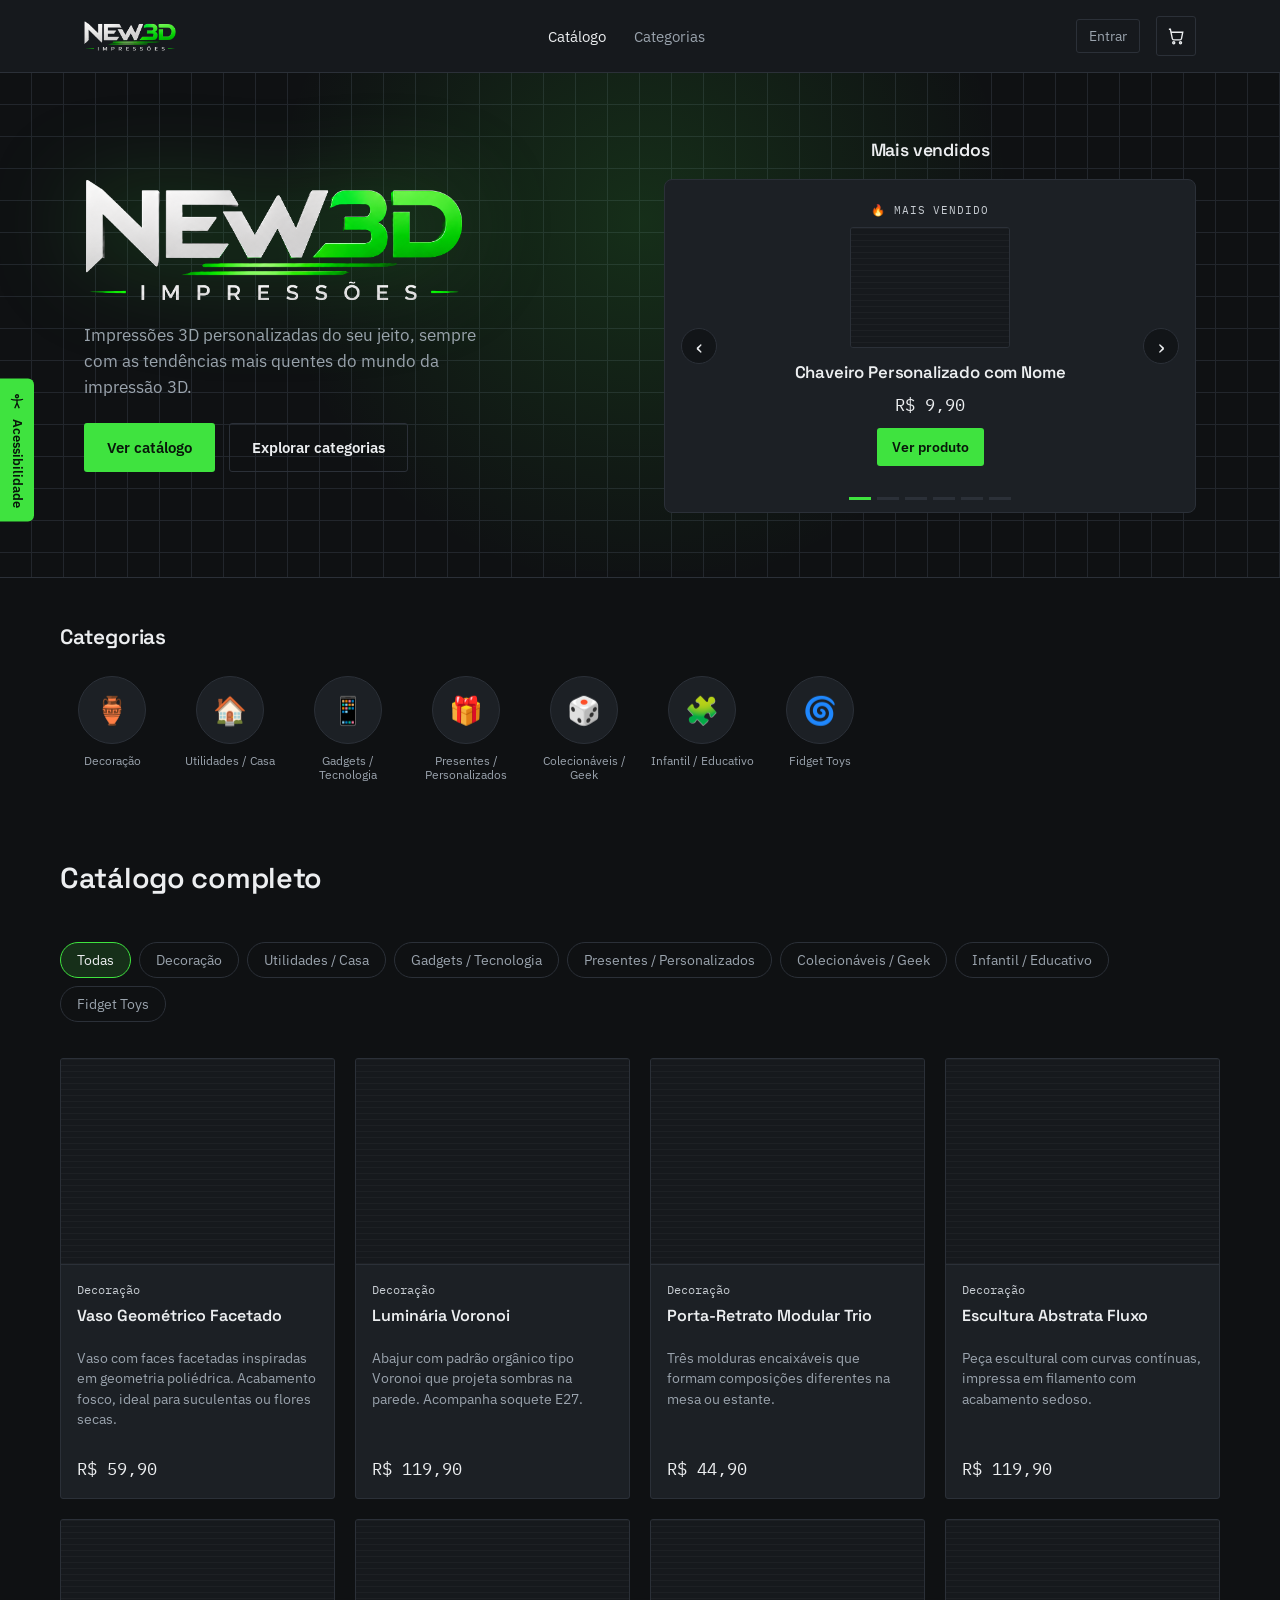
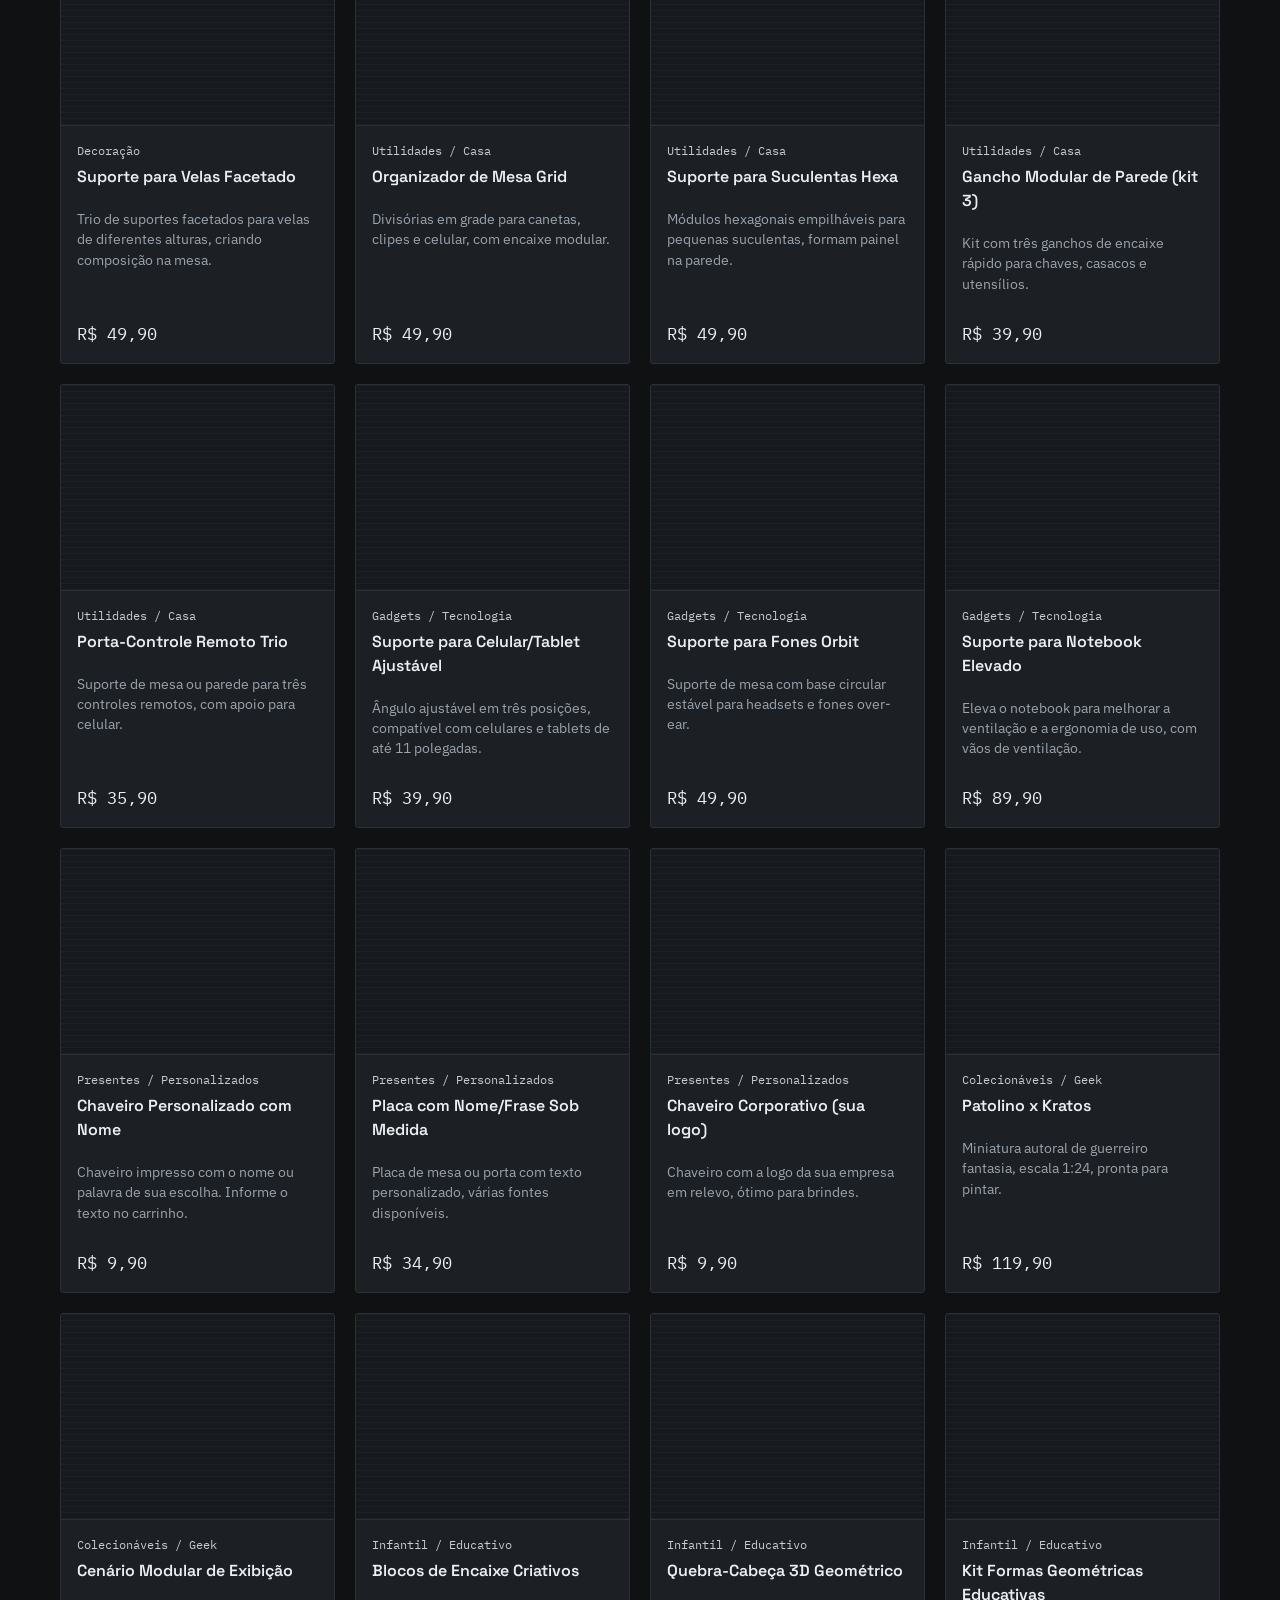
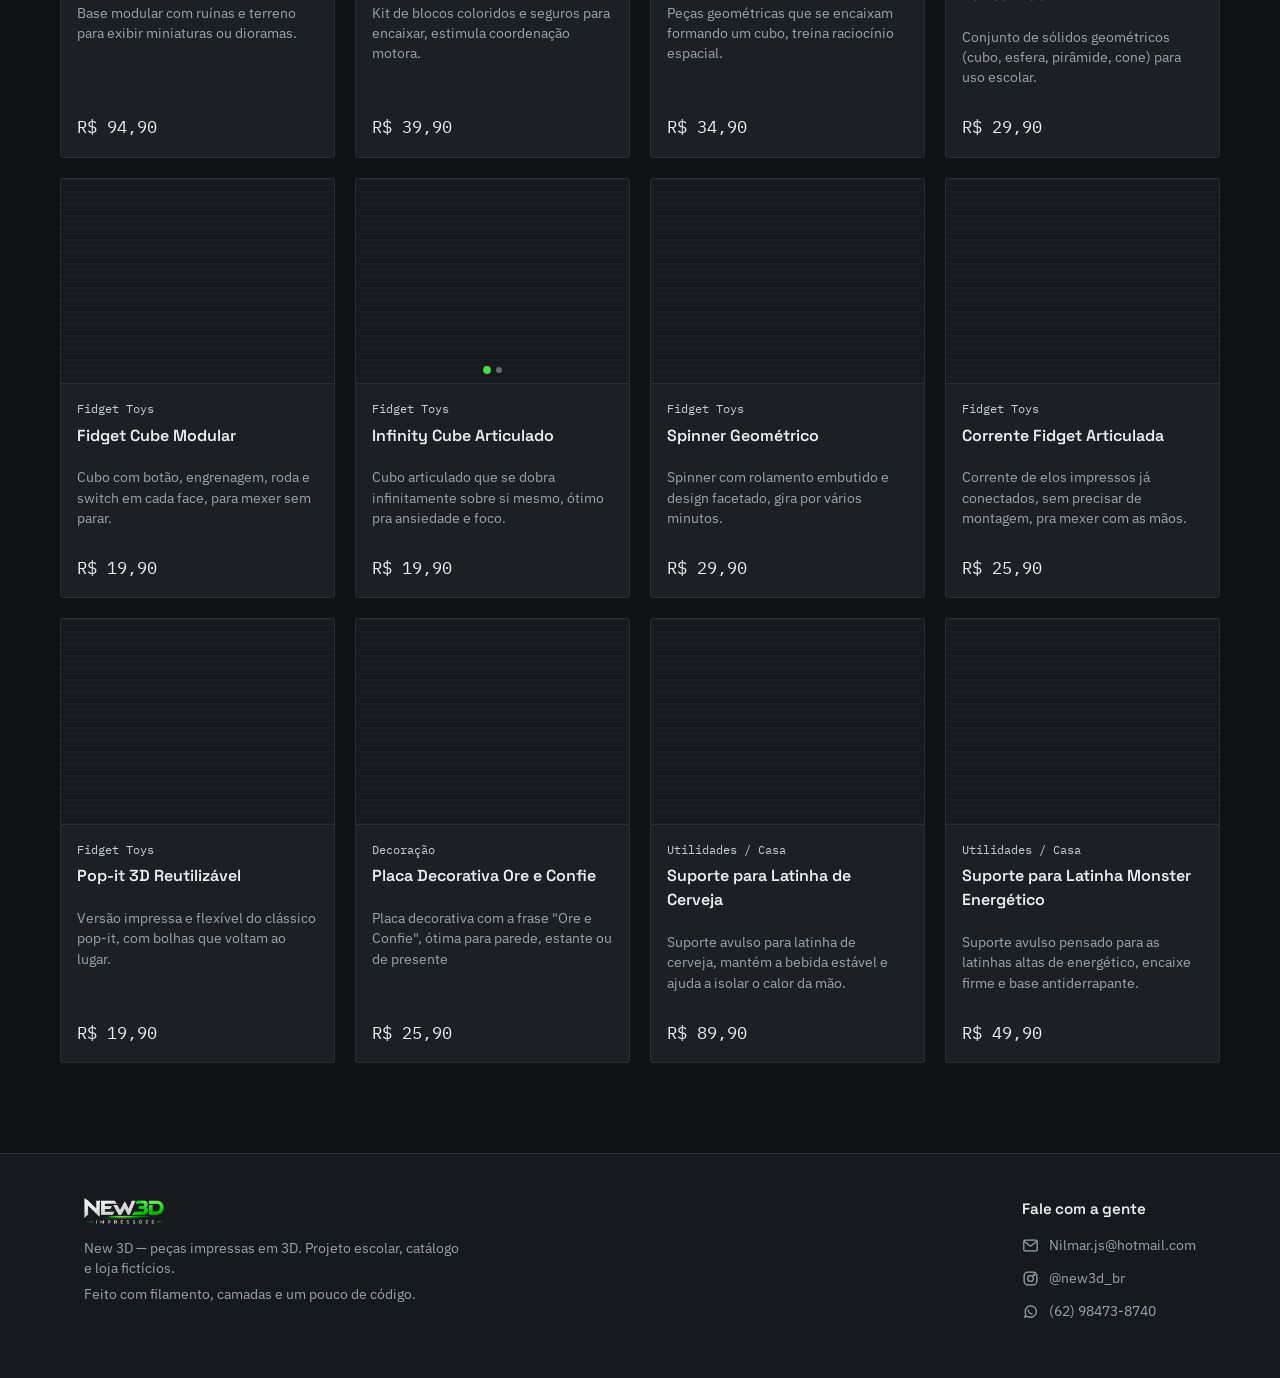
==== commit c959d36f: "Remove ads section from index.html Removed the ads section from the HTML file." ====
--- a/index.html
+++ b/index.html
@@ -34,40 +34,7 @@
   </div>
 </section>
 
-<section class="ads-section container" aria-label="Anúncios promocionais">
-  <div class="ads-head">
-    <div>
-      <span class="ads-kicker">PUBLICIDADE • DEMONSTRAÇÃO</span>
-      <h2>Ofertas e novidades</h2>
-    </div>
-    <span class="ads-note">Anúncios fictícios do projeto</span>
-  </div>
-  <div class="ads-grid">
-    <article class="ad-card ad-card-main">
-      <span class="ad-badge">OFERTA</span>
-      <div class="ad-icon">⚡</div>
-      <div>
-        <h3>Personalize do seu jeito</h3>
-        <p>Escolha uma peça e transforme o modelo em algo único.</p>
-        <a href="#catalogo" class="btn btn-primary btn-sm">Ver catálogo</a>
-      </div>
-    </article>
-    <article class="ad-card">
-      <span class="ad-badge">NOVIDADE</span>
-      <div class="ad-icon">🖨️</div>
-      <h3>Impressão sob encomenda</h3>
-      <p>Modelos especiais produzidos especialmente para você.</p>
-      <a href="#catalogo" class="ad-link">Conhecer →</a>
-    </article>
-    <article class="ad-card">
-      <span class="ad-badge">ESPECIAL</span>
-      <div class="ad-icon">🚚</div>
-      <h3>Frete simulado</h3>
-      <p>Calcule seu frete diretamente no carrinho antes de finalizar.</p>
-      <a href="#catalogo" class="ad-link">Comprar agora →</a>
-    </article>
-  </div>
-</section>
+
 
 <section class="category-strip container" id="categorias">
   <h2>Categorias</h2>
